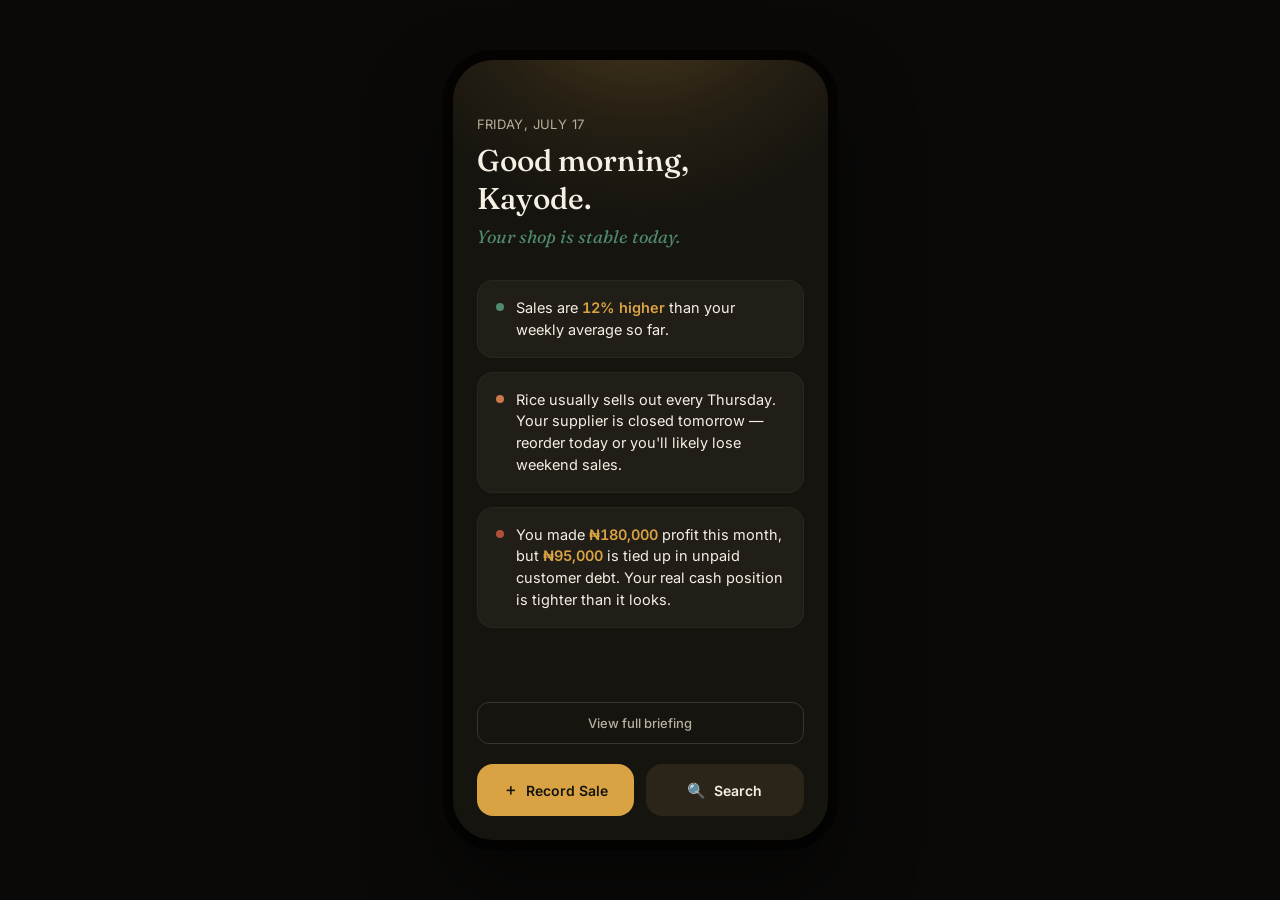
==== index.html @ 0aee00ea "Add files via upload" ====
<!DOCTYPE html>
<html lang="en">
<head>
<meta charset="UTF-8">
<meta name="viewport" content="width=device-width, initial-scale=1.0">
<title>Business Brain — Daily Briefing</title>
<link rel="preconnect" href="https://fonts.googleapis.com">
<link href="https://fonts.googleapis.com/css2?family=Fraunces:opsz,wght@9..144,400;9..144,500;9..144,600&family=Inter:wght@400;500;600;700&display=swap" rel="stylesheet">
<link rel="stylesheet" href="style.css">
</head>
<body>

<div class="phone">
  <div class="glow"></div>

  <div class="screen">

    <header class="greeting">
      <p class="date">Friday, July 17</p>
      <h1>Good morning, Kayode.</h1>
      <p class="lead">Your shop is stable today.</p>
    </header>

    <section class="insights" id="insights">

      <div class="insight positive">
        <span class="dot"></span>
        <p>Sales are <strong>12% higher</strong> than your weekly average so far.</p>
      </div>

      <div class="insight caution">
        <span class="dot"></span>
        <p>Rice usually sells out every Thursday. Your supplier is closed tomorrow — reorder today or you'll likely lose weekend sales.</p>
      </div>

      <div class="insight critical">
        <span class="dot"></span>
        <p>You made <strong>₦180,000</strong> profit this month, but <strong>₦95,000</strong> is tied up in unpaid customer debt. Your real cash position is tighter than it looks.</p>
      </div>

    </section>

    <button class="briefing-toggle" id="toggleBtn">View full briefing</button>

    <nav class="quick-actions">
      <button class="action primary" id="recordSaleBtn">
        <span class="icon">＋</span>
        Record Sale
      </button>
      <button class="action">
        <span class="icon">🔍</span>
        Search
      </button>
    </nav>

  </div>
</div>

<script src="script.js"></script>
</body>
</html>
---- style.css ----
:root {
  --bg: #16140F;
  --surface: #211D17;
  --surface-2: #2A2419;
  --text: #F5EFE4;
  --text-dim: #B8AF9E;
  --accent: #D9A344;
  --positive: #4F8A6D;
  --caution: #C97B4A;
  --critical: #B0503A;
}

* {
  margin: 0;
  padding: 0;
  box-sizing: border-box;
}

body {
  background: #0A0908;
  min-height: 100vh;
  display: flex;
  align-items: center;
  justify-content: center;
  font-family: 'Inter', sans-serif;
  padding: 40px 20px;
}

.phone {
  width: 375px;
  max-width: 100%;
  height: 780px;
  background: var(--bg);
  border-radius: 40px;
  position: relative;
  overflow: hidden;
  box-shadow: 0 40px 80px rgba(0,0,0,0.5), 0 0 0 10px #050403;
}

.glow {
  position: absolute;
  top: -120px;
  left: -60px;
  right: -60px;
  height: 320px;
  background: radial-gradient(circle at 50% 0%, rgba(217,163,68,0.35), rgba(217,163,68,0.08) 45%, transparent 70%);
  pointer-events: none;
}

.screen {
  position: relative;
  z-index: 1;
  padding: 56px 24px 24px;
  height: 100%;
  display: flex;
  flex-direction: column;
}

.greeting .date {
  font-size: 13px;
  color: var(--text-dim);
  letter-spacing: 0.03em;
  text-transform: uppercase;
  margin-bottom: 10px;
}

.greeting h1 {
  font-family: 'Fraunces', serif;
  font-weight: 500;
  font-size: 30px;
  line-height: 1.25;
  color: var(--text);
  margin-bottom: 8px;
}

.greeting .lead {
  font-family: 'Fraunces', serif;
  font-weight: 400;
  font-style: italic;
  font-size: 18px;
  color: var(--positive);
}

.insights {
  margin-top: 32px;
  display: flex;
  flex-direction: column;
  gap: 14px;
  flex: 1;
}

.insight {
  background: var(--surface);
  border-radius: 16px;
  padding: 16px 18px;
  display: flex;
  gap: 12px;
  align-items: flex-start;
  border: 1px solid rgba(255,255,255,0.04);
  opacity: 0;
  transform: translateY(8px);
  animation: rise 0.5s ease forwards;
}

.insight:nth-child(1) { animation-delay: 0.05s; }
.insight:nth-child(2) { animation-delay: 0.15s; }
.insight:nth-child(3) { animation-delay: 0.25s; }

@keyframes rise {
  to { opacity: 1; transform: translateY(0); }
}

.insight .dot {
  width: 8px;
  height: 8px;
  border-radius: 50%;
  margin-top: 6px;
  flex-shrink: 0;
}

.insight.positive .dot { background: var(--positive); }
.insight.caution .dot { background: var(--caution); }
.insight.critical .dot { background: var(--critical); }

.insight p {
  font-size: 14.5px;
  line-height: 1.5;
  color: var(--text);
  font-variant-numeric: tabular-nums;
}

.insight strong {
  color: var(--accent);
  font-weight: 600;
}

.briefing-toggle {
  margin-top: 18px;
  background: none;
  border: 1px solid rgba(245,239,228,0.15);
  color: var(--text-dim);
  font-family: 'Inter', sans-serif;
  font-size: 13px;
  font-weight: 500;
  padding: 12px;
  border-radius: 12px;
  cursor: pointer;
  transition: border-color 0.2s ease, color 0.2s ease;
}

.briefing-toggle:hover {
  border-color: var(--accent);
  color: var(--accent);
}

.quick-actions {
  margin-top: 20px;
  display: flex;
  gap: 12px;
}

.action {
  flex: 1;
  background: var(--surface-2);
  border: none;
  color: var(--text);
  font-family: 'Inter', sans-serif;
  font-weight: 600;
  font-size: 14px;
  padding: 16px;
  border-radius: 16px;
  cursor: pointer;
  display: flex;
  align-items: center;
  justify-content: center;
  gap: 8px;
  transition: transform 0.15s ease, background 0.2s ease;
}

.action:active {
  transform: scale(0.97);
}

.action.primary {
  background: var(--accent);
  color: #16140F;
}

.action .icon {
  font-size: 15px;
}
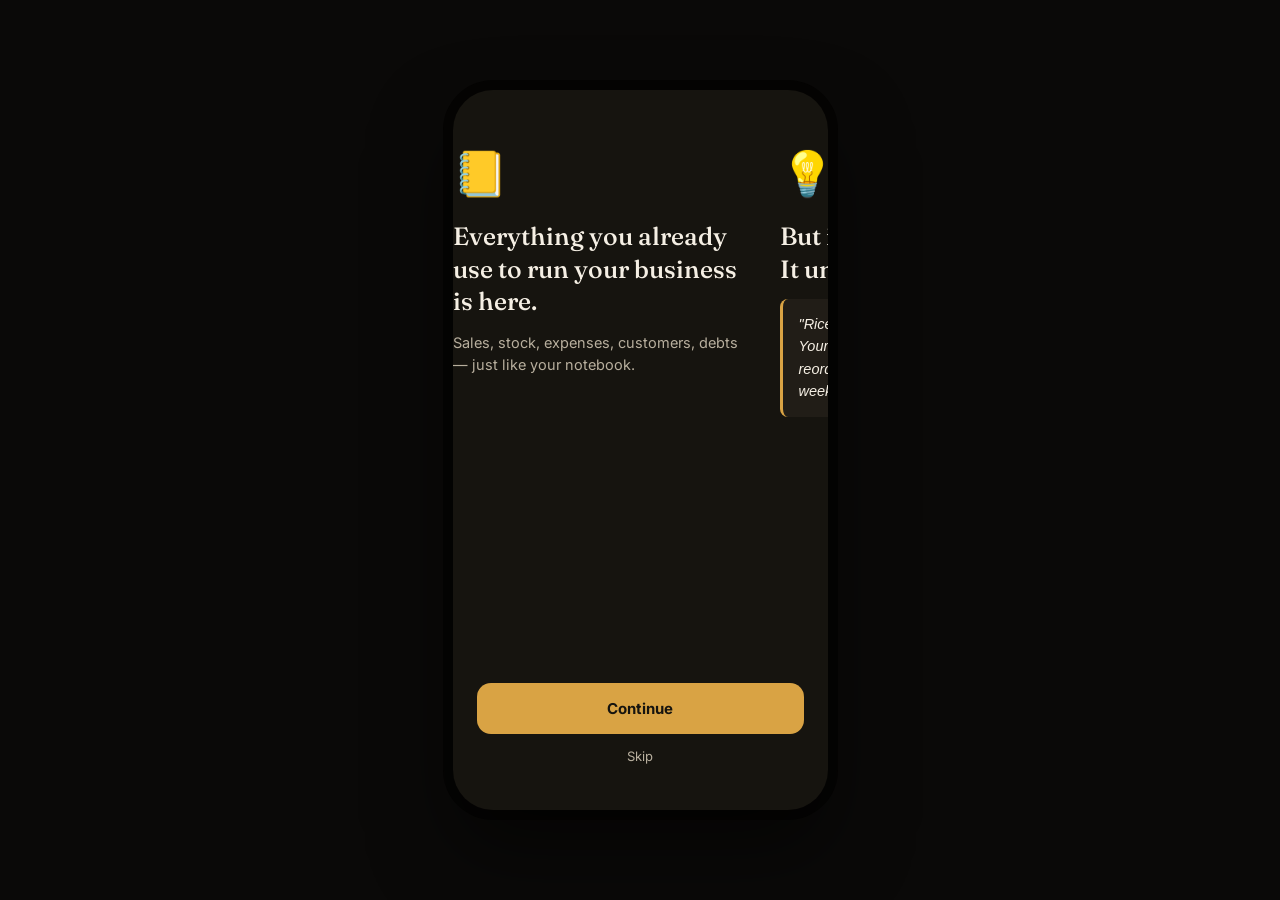
==== commit e70da454: "Add files via upload" ====
--- a/index.html
+++ b/index.html
@@ -3,7 +3,7 @@
 <head>
 <meta charset="UTF-8">
 <meta name="viewport" content="width=device-width, initial-scale=1.0">
-<title>Business Brain — Daily Briefing</title>
+<title>LedgerMind — Welcome</title>
 <link rel="preconnect" href="https://fonts.googleapis.com">
 <link href="https://fonts.googleapis.com/css2?family=Fraunces:opsz,wght@9..144,400;9..144,500;9..144,600&family=Inter:wght@400;500;600;700&display=swap" rel="stylesheet">
 <link rel="stylesheet" href="style.css">
@@ -11,51 +11,89 @@
 <body>
 
 <div class="phone">
-  <div class="glow"></div>
 
-  <div class="screen">
+  <!-- CAROUSEL: what a person sees before anything else -->
+  <div class="screen" id="carouselScreen">
+    <div class="carousel" id="carousel">
 
-    <header class="greeting">
-      <p class="date">Friday, July 17</p>
-      <h1>Good morning, Kayode.</h1>
-      <p class="lead">Your shop is stable today.</p>
-    </header>
-
-    <section class="insights" id="insights">
-
-      <div class="insight positive">
-        <span class="dot"></span>
-        <p>Sales are <strong>12% higher</strong> than your weekly average so far.</p>
+      <div class="slide">
+        <div class="slide-icon">📒</div>
+        <h1>Everything you already use to run your business is here.</h1>
+        <p>Sales, stock, expenses, customers, debts — just like your notebook.</p>
       </div>
 
-      <div class="insight caution">
-        <span class="dot"></span>
-        <p>Rice usually sells out every Thursday. Your supplier is closed tomorrow — reorder today or you'll likely lose weekend sales.</p>
+      <div class="slide">
+        <div class="slide-icon">💡</div>
+        <h1>But it doesn't just record. It understands.</h1>
+        <p class="example">"Rice usually sells out every Thursday. Your supplier is closed tomorrow — reorder today or you'll likely lose weekend sales."</p>
       </div>
 
-      <div class="insight critical">
-        <span class="dot"></span>
-        <p>You made <strong>₦180,000</strong> profit this month, but <strong>₦95,000</strong> is tied up in unpaid customer debt. Your real cash position is tighter than it looks.</p>
+      <div class="slide">
+        <div class="slide-icon">🔒</div>
+        <h1>Your money, your data — always yours to keep.</h1>
+        <p>Nothing is ever held back from you. Download everything, anytime, in one tap.</p>
       </div>
 
-    </section>
+    </div>
 
-    <button class="briefing-toggle" id="toggleBtn">View full briefing</button>
+    <div class="dots" id="dots"></div>
 
-    <nav class="quick-actions">
-      <button class="action primary" id="recordSaleBtn">
-        <span class="icon">＋</span>
-        Record Sale
-      </button>
-      <button class="action">
-        <span class="icon">🔍</span>
-        Search
-      </button>
-    </nav>
+    <button class="btn-primary" id="carouselNextBtn">Continue</button>
+    <button class="btn-text" id="skipBtn">Skip</button>
+  </div>
 
+  <!-- SETUP STEP 1: business name -->
+  <div class="screen hidden" id="nameScreen">
+    <p class="eyebrow">Step 1 of 3</p>
+    <h1>What's your business called?</h1>
+    <p class="helper">This is the name you'll see every time you open LedgerMind.</p>
+    <input type="text" id="businessNameInput" placeholder="e.g. Adeyemi Provisions Store">
+    <button class="btn-primary" id="nameNextBtn" disabled>Continue</button>
   </div>
+
+  <!-- SETUP STEP 2: business type -->
+  <div class="screen hidden" id="typeScreen">
+    <p class="eyebrow">Step 2 of 3</p>
+    <h1>What kind of business is this?</h1>
+    <p class="helper">Tap the one that fits best. If none fit exactly, choose "Other" and tell us.</p>
+
+    <div class="type-grid" id="typeGrid">
+      <button class="type-card" data-type="inventory_retail"><span>🛒</span>Shop / Store</button>
+      <button class="type-card" data-type="pharmacy"><span>💊</span>Pharmacy</button>
+      <button class="type-card" data-type="restaurant"><span>🍲</span>Restaurant</button>
+      <button class="type-card" data-type="hotel"><span>🏨</span>Hotel</button>
+      <button class="type-card" data-type="salon"><span>💇</span>Salon / Barber</button>
+      <button class="type-card" data-type="other"><span>✏️</span>Other</button>
+    </div>
+
+    <label id="otherTypeLabel" class="hidden">
+      Please tell us what kind of business
+      <input type="text" id="otherTypeInput" placeholder="e.g. Tailoring shop">
+    </label>
+
+    <button class="btn-primary" id="typeNextBtn" disabled>Continue</button>
+  </div>
+
+  <!-- SETUP STEP 3: photo onboarding offer -->
+  <div class="screen hidden" id="photoScreen">
+    <p class="eyebrow">Step 3 of 3</p>
+    <h1>Do you already keep records on paper?</h1>
+    <p class="helper">Snap a photo of your stock list or sales book and we'll set it up for you — no typing needed. You'll always see exactly what we read before anything is saved.</p>
+
+    <button class="btn-primary" id="uploadPhotoBtn">📷 Take or Upload a Photo</button>
+    <button class="btn-text" id="noPhotoBtn">I'll start fresh instead</button>
+  </div>
+
+  <!-- DONE -->
+  <div class="screen hidden" id="doneScreen">
+    <div class="slide-icon">✅</div>
+    <h1 id="doneHeadline">You're all set.</h1>
+    <p class="helper" id="doneHelper">Tap below to open <strong>My Book</strong> — that's your recording space, where every sale and debt lives from now on, just like your notebook.</p>
+    <button class="btn-primary" id="openBookBtn">Open My Book</button>
+  </div>
+
 </div>
 
-<script src="script.js"></script>
+<script src="app.js"></script>
 </body>
 </html>
--- a/style.css
+++ b/style.css
@@ -6,15 +6,10 @@
   --text-dim: #B8AF9E;
   --accent: #D9A344;
   --positive: #4F8A6D;
-  --caution: #C97B4A;
   --critical: #B0503A;
 }
 
-* {
-  margin: 0;
-  padding: 0;
-  box-sizing: border-box;
-}
+* { margin: 0; padding: 0; box-sizing: border-box; }
 
 body {
   background: #0A0908;
@@ -29,163 +24,152 @@
 .phone {
   width: 375px;
   max-width: 100%;
-  height: 780px;
+  min-height: 720px;
   background: var(--bg);
   border-radius: 40px;
+  box-shadow: 0 40px 80px rgba(0,0,0,0.5), 0 0 0 10px #050403;
   position: relative;
   overflow: hidden;
-  box-shadow: 0 40px 80px rgba(0,0,0,0.5), 0 0 0 10px #050403;
-}
-
-.glow {
-  position: absolute;
-  top: -120px;
-  left: -60px;
-  right: -60px;
-  height: 320px;
-  background: radial-gradient(circle at 50% 0%, rgba(217,163,68,0.35), rgba(217,163,68,0.08) 45%, transparent 70%);
-  pointer-events: none;
 }
 
 .screen {
-  position: relative;
-  z-index: 1;
-  padding: 56px 24px 24px;
-  height: 100%;
+  padding: 56px 24px 32px;
   display: flex;
   flex-direction: column;
+  min-height: 720px;
 }
 
-.greeting .date {
-  font-size: 13px;
-  color: var(--text-dim);
-  letter-spacing: 0.03em;
-  text-transform: uppercase;
-  margin-bottom: 10px;
+.hidden { display: none !important; }
+
+.slide-icon { font-size: 44px; margin-bottom: 20px; }
+
+h1 {
+  font-family: 'Fraunces', serif;
+  font-weight: 500;
+  font-size: 25px;
+  line-height: 1.3;
+  color: var(--text);
+  margin-bottom: 14px;
 }
 
-.greeting h1 {
-  font-family: 'Fraunces', serif;
-  font-weight: 500;
-  font-size: 30px;
-  line-height: 1.25;
+p { color: var(--text-dim); font-size: 14.5px; line-height: 1.55; }
+
+.helper { margin-bottom: 24px; }
+
+.example {
+  background: var(--surface);
+  border-left: 3px solid var(--accent);
+  padding: 14px 16px;
+  border-radius: 8px;
+  font-style: italic;
   color: var(--text);
+}
+
+/* Carousel */
+.carousel {
+  display: flex;
+  overflow-x: auto;
+  scroll-snap-type: x mandatory;
+  flex: 1;
+  gap: 0;
+  margin: 0 -24px;
+  padding: 0 24px;
+}
+.slide {
+  flex: 0 0 100%;
+  scroll-snap-align: start;
+  padding-right: 24px;
+}
+
+.dots {
+  display: flex;
+  gap: 8px;
+  justify-content: center;
+  margin: 20px 0;
+}
+.dot {
+  width: 7px; height: 7px;
+  border-radius: 50%;
+  background: var(--surface-2);
+}
+.dot.active { background: var(--accent); }
+
+.btn-primary {
+  background: var(--accent);
+  color: #16140F;
+  border: none;
+  border-radius: 14px;
+  padding: 16px;
+  font-family: 'Inter', sans-serif;
+  font-weight: 700;
+  font-size: 15px;
+  cursor: pointer;
+  margin-top: auto;
+}
+.btn-primary:disabled { opacity: 0.5; cursor: not-allowed; }
+.btn-primary:active:not(:disabled) { transform: scale(0.98); }
+
+.btn-text {
+  background: none;
+  border: none;
+  color: var(--text-dim);
+  font-family: 'Inter', sans-serif;
+  font-size: 13px;
+  padding: 14px;
+  cursor: pointer;
+}
+
+.eyebrow {
+  font-size: 12px;
+  color: var(--accent);
+  text-transform: uppercase;
+  letter-spacing: 0.06em;
   margin-bottom: 8px;
 }
 
-.greeting .lead {
-  font-family: 'Fraunces', serif;
-  font-weight: 400;
-  font-style: italic;
-  font-size: 18px;
-  color: var(--positive);
+input[type="text"] {
+  background: var(--surface);
+  border: 1px solid rgba(245,239,228,0.08);
+  border-radius: 12px;
+  padding: 14px;
+  font-family: 'Inter', sans-serif;
+  font-size: 15px;
+  color: var(--text);
+  margin-bottom: 20px;
+}
+input[type="text"]::placeholder { color: var(--text-dim); opacity: 0.7; }
+input:focus { outline: none; border-color: var(--accent); }
+
+label {
+  font-size: 13px;
+  color: var(--text-dim);
+  display: flex;
+  flex-direction: column;
+  gap: 8px;
+  margin-bottom: 20px;
 }
 
-.insights {
-  margin-top: 32px;
+.type-grid {
+  display: grid;
+  grid-template-columns: 1fr 1fr;
+  gap: 10px;
+  margin-bottom: 16px;
+}
+
+.type-card {
+  background: var(--surface);
+  border: 2px solid transparent;
+  border-radius: 14px;
+  padding: 16px 10px;
+  color: var(--text);
+  font-family: 'Inter', sans-serif;
+  font-size: 13px;
+  font-weight: 600;
   display: flex;
   flex-direction: column;
-  gap: 14px;
-  flex: 1;
+  align-items: center;
+  gap: 8px;
+  cursor: pointer;
 }
-
-.insight {
-  background: var(--surface);
-  border-radius: 16px;
-  padding: 16px 18px;
-  display: flex;
-  gap: 12px;
-  align-items: flex-start;
-  border: 1px solid rgba(255,255,255,0.04);
-  opacity: 0;
-  transform: translateY(8px);
-  animation: rise 0.5s ease forwards;
-}
-
-.insight:nth-child(1) { animation-delay: 0.05s; }
-.insight:nth-child(2) { animation-delay: 0.15s; }
-.insight:nth-child(3) { animation-delay: 0.25s; }
-
-@keyframes rise {
-  to { opacity: 1; transform: translateY(0); }
-}
-
-.insight .dot {
-  width: 8px;
-  height: 8px;
-  border-radius: 50%;
-  margin-top: 6px;
-  flex-shrink: 0;
-}
-
-.insight.positive .dot { background: var(--positive); }
-.insight.caution .dot { background: var(--caution); }
-.insight.critical .dot { background: var(--critical); }
-
-.insight p {
-  font-size: 14.5px;
-  line-height: 1.5;
-  color: var(--text);
-  font-variant-numeric: tabular-nums;
-}
-
-.insight strong {
-  color: var(--accent);
-  font-weight: 600;
-}
-
-.briefing-toggle {
-  margin-top: 18px;
-  background: none;
-  border: 1px solid rgba(245,239,228,0.15);
-  color: var(--text-dim);
-  font-family: 'Inter', sans-serif;
-  font-size: 13px;
-  font-weight: 500;
-  padding: 12px;
-  border-radius: 12px;
-  cursor: pointer;
-  transition: border-color 0.2s ease, color 0.2s ease;
-}
-
-.briefing-toggle:hover {
-  border-color: var(--accent);
-  color: var(--accent);
-}
-
-.quick-actions {
-  margin-top: 20px;
-  display: flex;
-  gap: 12px;
-}
-
-.action {
-  flex: 1;
-  background: var(--surface-2);
-  border: none;
-  color: var(--text);
-  font-family: 'Inter', sans-serif;
-  font-weight: 600;
-  font-size: 14px;
-  padding: 16px;
-  border-radius: 16px;
-  cursor: pointer;
-  display: flex;
-  align-items: center;
-  justify-content: center;
-  gap: 8px;
-  transition: transform 0.15s ease, background 0.2s ease;
-}
-
-.action:active {
-  transform: scale(0.97);
-}
-
-.action.primary {
-  background: var(--accent);
-  color: #16140F;
-}
-
-.action .icon {
-  font-size: 15px;
-}
+.type-card span { font-size: 22px; }
+.type-card.selected { border-color: var(--accent); background: var(--surface-2); }
